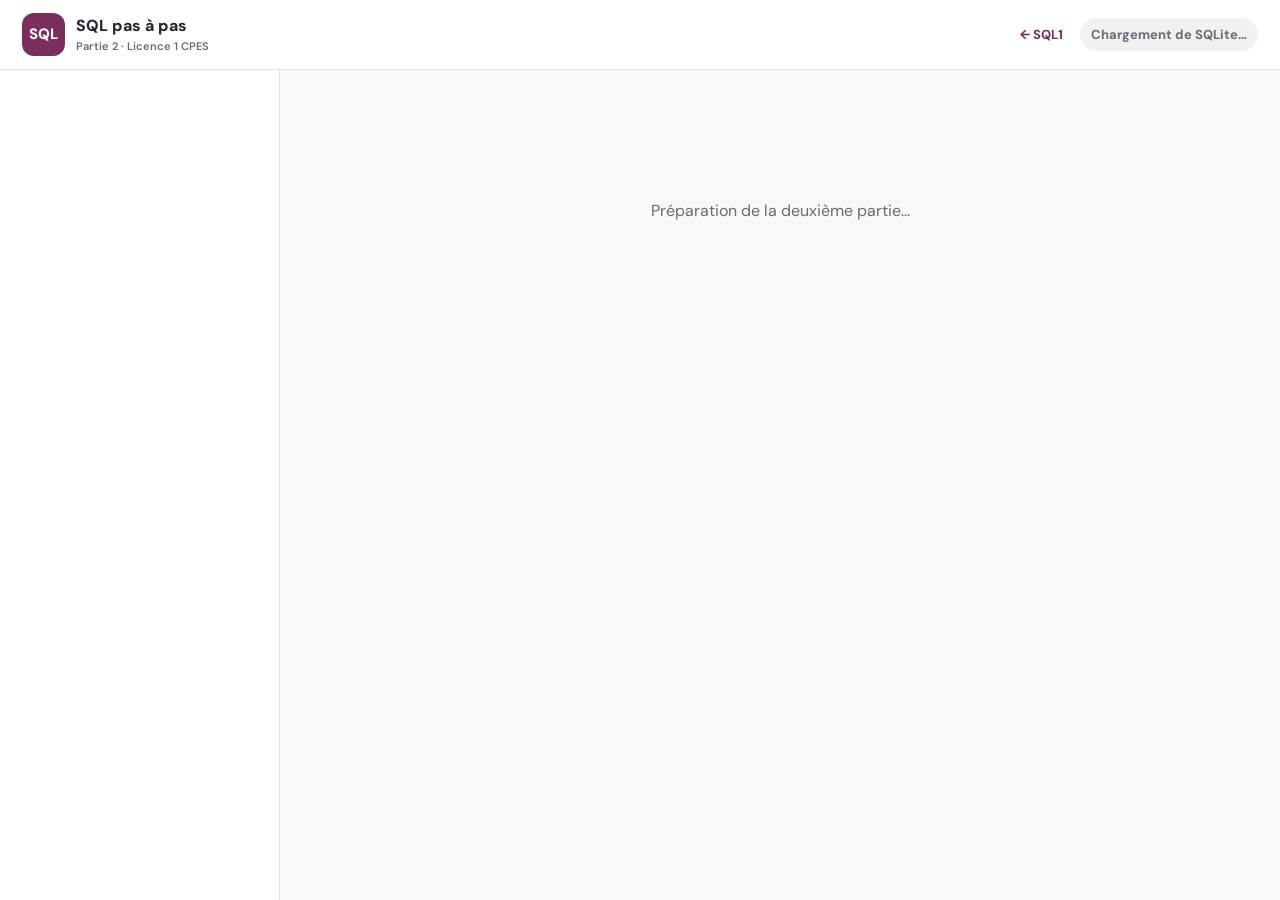
==== sql2/index.html @ 9bc415d9 "SQL2 : structure du cours L1 scientifique" ====
<!doctype html>
<html lang="fr">
<head>
  <meta charset="utf-8"><meta name="viewport" content="width=device-width, initial-scale=1">
  <meta name="description" content="SQL2 pour CPES L1 scientifique : jointures, clés, agrégations, création de tables, cours pas à pas et exercices autocorrigés.">
  <title>SQL2 — Les jointures et les bases relationnelles · CPES L1</title>
  <link rel="icon" href="../favicon.ico" onerror="this.remove()">
  <link rel="stylesheet" href="style.css">
</head>
<body>
<a class="skip" href="#contenu">Aller au contenu</a>
<header class="bar">
  <button id="menuToggle" class="menu-toggle" aria-label="Ouvrir le menu" aria-expanded="false">☰</button>
  <a class="brand" href="#accueil"><span class="brand-logo">SQL</span><span>SQL pas à pas<small>Partie 2 · Licence 1 CPES</small></span></a>
  <nav class="header-links" aria-label="Navigation rapide"><a href="../">← SQL1</a><span class="engine-status" id="engineStatus" role="status">Chargement de SQLite…</span></nav>
</header>
<div class="shell">
  <aside class="side" id="side" aria-label="Sommaire">
    <div id="sideContent"></div>
  </aside>
  <main class="main" id="contenu" tabindex="-1"><div class="loading">Préparation de la deuxième partie…</div></main>
</div>
<div id="overlay" class="overlay"></div>
<script src="../assets/vendor/sql-wasm.js"></script>
<script src="content.js"></script>
<script src="app.js"></script>
</body>
</html>
---- sql2/style.css ----
@import url('https://fonts.googleapis.com/css2?family=DM+Sans:wght@400;500;600;700;800&family=Manrope:wght@400;500;600;700;800&display=swap');
:root{--ink:#292431;--muted:#6d6873;--plum:#7a2e5c;--plum-deep:#592244;--plum-pale:#f9edf4;--white:#fff;--bg:#f9f8fb;--border:#e6e1e8;--green:#166c53;--green-pale:#eaf7ef;--amber:#93540b;--amber-pale:#fff5df;--blue:#285a8d;--blue-pale:#eaf3ff;--red:#a12c43;--red-pale:#fff0f1;--code:#21202c;--shadow:0 7px 28px rgba(48,28,53,.06)}
*{box-sizing:border-box}html{scroll-behavior:smooth}body{margin:0;font-family:"DM Sans",system-ui,-apple-system,sans-serif;background:var(--bg);color:var(--ink);line-height:1.62}a{color:var(--plum)}.skip{position:absolute;top:-100px;left:8px;z-index:1000;background:white;padding:12px}.skip:focus{top:8px}button,textarea,input,select{font:inherit}button{cursor:pointer}button:disabled{opacity:.55;cursor:not-allowed}:focus-visible{outline:3px solid #b45e8e;outline-offset:3px}
.bar{position:sticky;top:0;height:70px;z-index:50;background:#fff;border-bottom:1px solid var(--border);display:flex;align-items:center;gap:15px;padding:0 22px}.brand{display:flex;align-items:center;gap:11px;color:var(--ink);text-decoration:none;font-weight:800;font-size:16px;line-height:1.1}.brand small{display:block;font-size:11px;color:var(--muted);margin-top:6px;font-weight:600}.brand-logo{display:grid;place-items:center;background:var(--plum);color:#fff;font-size:15px;width:43px;height:43px;border-radius:12px}.header-links{margin-left:auto;display:flex;align-items:center;gap:17px;font-size:13px;font-weight:700}.header-links a{text-decoration:none}.engine-status{border-radius:20px;padding:6px 11px;background:#f3f0f4;color:var(--muted)}.engine-status.ready{color:var(--green);background:var(--green-pale)}.engine-status.bad{color:var(--red);background:var(--red-pale)}
.shell{display:grid;grid-template-columns:280px minmax(0,1fr);max-width:1500px;margin:0 auto;min-height:calc(100vh - 70px)}.side{background:#fff;border-right:1px solid var(--border);height:calc(100vh - 70px);position:sticky;top:70px;overflow:auto;padding:24px 16px 40px}.side h4{font-size:10px;letter-spacing:.13em;color:#99909b;text-transform:uppercase;margin:22px 12px 7px}.side a{display:flex;align-items:start;gap:10px;padding:10px 12px;text-decoration:none;color:#55505b;font-size:13px;font-weight:600;border-radius:10px}.side a span.num{flex:0 0 auto;width:24px;height:24px;background:#f6edf3;border-radius:7px;color:var(--plum);display:grid;place-items:center;font-size:12px;font-weight:800}.side a:hover,.side a.active{background:var(--plum-pale);color:var(--plum)}.side a.active{font-weight:800}.side .done{margin-left:auto;color:var(--green)}.side small{display:block;color:var(--muted);font-size:11px}.main{max-width:1040px;width:100%;margin:0 auto;padding:38px 45px 80px}.menu-toggle{display:none;border:0;background:transparent;font-size:25px;color:var(--plum)}
h1,h2,h3{font-family:Manrope,"DM Sans",sans-serif;line-height:1.25;letter-spacing:-.025em}h1{font-size:clamp(27px,3vw,41px);margin:11px 0 15px}h2{font-size:25px;margin:30px 0 13px}h3{font-size:19px;margin:22px 0 10px}.lead{font-size:17px;color:#595361;line-height:1.75}.kicker{text-transform:uppercase;letter-spacing:.13em;color:var(--plum);font-size:11px;font-weight:800}.hero{background:linear-gradient(127deg,#612249,#923b6b);color:white;border-radius:22px;padding:33px 35px;margin-bottom:30px;overflow:hidden;position:relative}.hero:after{content:'JOIN';position:absolute;right:-20px;bottom:-105px;font-size:185px;opacity:.07;font-weight:900;letter-spacing:-.07em}.hero h1{color:#fff;margin:10px 0}.hero p{max-width:650px;color:#f7d9e8}.hero .kicker{color:#ffd8ec}.hero a{position:relative;z-index:1}
.panel,.lesson-box,.exercise,.exam-card,.module-card,.schema{background:#fff;border:1px solid var(--border);border-radius:15px;box-shadow:var(--shadow)}.panel{padding:22px;margin:18px 0}.lesson-box{padding:26px 29px;margin:24px 0}.lesson-box h2:first-child{margin-top:0}.lesson-box p{line-height:1.8}.lesson-box ul,.lesson-box ol{padding-left:25px}.lesson-box li{margin:7px 0}.module-grid{display:grid;grid-template-columns:repeat(2,minmax(0,1fr));gap:14px}.module-card{padding:21px;display:block;text-decoration:none;color:inherit;transition:transform .15s,border .15s}.module-card:hover{transform:translateY(-3px);border-color:#b5819d}.module-card .ico{font-size:25px}.module-card h3{margin:8px 0 6px}.module-card p{font-size:14px;color:var(--muted);margin:0 0 13px}.module-card .meta{font-size:12px;color:var(--plum);font-weight:700}
.stats{display:grid;grid-template-columns:repeat(3,1fr);gap:12px}.stat{background:#fff;border:1px solid var(--border);border-radius:12px;padding:16px}.stat b{font-size:26px;display:block;color:var(--plum);line-height:1.2}.stat span{font-size:12px;color:var(--muted)}
.note{border-left:4px solid var(--blue);padding:13px 17px;margin:19px 0;background:var(--blue-pale);border-radius:0 11px 11px 0;font-size:14px}.note.warn{border-color:#d6a144;background:var(--amber-pale)}.note.ok{border-color:var(--green);background:var(--green-pale)}.note strong{display:block;margin-bottom:4px}.schema{padding:18px;margin:17px 0;overflow-x:auto}.schema-title{font-size:12px;color:var(--muted);font-weight:800;text-transform:uppercase;letter-spacing:.09em;margin-bottom:10px}.schema-tables{display:flex;flex-wrap:wrap;gap:12px;align-items:stretch}.schema-table{min-width:180px;flex:1;border:1px solid #dcc9d4;border-radius:10px;overflow:hidden}.schema-table b{display:block;background:var(--plum-pale);padding:10px 12px;color:var(--plum);font-size:13px}.schema-table ul{list-style:none;margin:0;padding:8px 12px}.schema-table li{font-family:monospace;font-size:12px;padding:4px 0;border-bottom:1px solid #f1edf1}.schema-table li:last-child{border:0}.key{color:var(--plum);font-weight:800}.fk{color:var(--blue);font-weight:800}
.code{background:var(--code);border-radius:11px;padding:15px 17px;color:#e6e4ee;font-size:13px;overflow-x:auto;line-height:1.65;white-space:pre-wrap;overflow-wrap:anywhere;tab-size:2}.code .kw{color:#f0b5d6;font-weight:700}.code .str{color:#b7e4aa}.code .num{color:#f9d889}.code .comment{color:#a6a2b8}code{background:#f5eff4;color:#79345b;border-radius:4px;padding:2px 5px;font-size:.92em}pre code{background:transparent;color:inherit;padding:0}.table-wrap{overflow-x:auto;margin:15px 0}.data-table{width:100%;border-collapse:collapse;font-size:13px;min-width:380px}.data-table th{background:#f4eef3;color:#713757;text-align:left;font-size:12px;white-space:nowrap}.data-table td,.data-table th{padding:9px 11px;border:1px solid #e8e0e8}.data-table tr:nth-child(even) td{background:#fcf9fb}.data-table td.null{color:#9b8295;font-style:italic}
.btn,.smallbtn{background:var(--plum);border:1px solid var(--plum);color:#fff;border-radius:9px;padding:10px 14px;font-size:13px;font-weight:800;display:inline-flex;align-items:center;justify-content:center;gap:6px;text-decoration:none}.btn:hover,.smallbtn:hover{background:var(--plum-deep)}.btn.outline,.smallbtn.outline{background:#fff;color:var(--plum)}.btn.light{background:#fff;border-color:#fff;color:var(--plum)}.btn.ghost{background:transparent;color:var(--plum);border-color:#d3b7c7}.btn-row{display:flex;flex-wrap:wrap;gap:9px;margin:15px 0}.smallbtn{font-size:12px;padding:7px 10px}.chip{background:#f6eef3;color:var(--plum);font-size:11px;font-weight:800;padding:4px 9px;border-radius:20px;display:inline-block;margin-right:6px}
.module-top{display:flex;flex-wrap:wrap;align-items:center;gap:8px;margin:8px 0 18px}.section-tabs{display:flex;gap:8px;flex-wrap:wrap;margin:20px 0}.section-tabs a{display:inline-flex;text-decoration:none;border:1px solid var(--border);background:#fff;border-radius:8px;padding:7px 12px;font-weight:700;font-size:13px}.section-tabs a:hover{border-color:var(--plum)}.exercise{padding:20px 22px;margin:16px 0;scroll-margin-top:90px}.exercise .top{display:flex;flex-wrap:wrap;gap:9px;align-items:center;margin-bottom:12px}.exercise .top b{font-size:12px;color:var(--plum)}.exercise .difficulty{font-size:11px;color:var(--muted)}.exercise h3{font-size:16px;margin:8px 0}.exercise p{margin:8px 0 13px}.exercise textarea{width:100%;min-height:118px;padding:13px;background:var(--code);border:2px solid #444054;color:#f4e9f1;resize:vertical;border-radius:10px;font:13px/1.5 "Consolas",monospace;tab-size:2}.exercise textarea:focus{border-color:#be86a4;outline:none}.exercise input[type=text]{width:100%;border:1px solid #bdb0be;border-radius:8px;padding:10px}.exercise label.option{display:flex;align-items:start;gap:11px;padding:9px 11px;border:1px solid var(--border);border-radius:8px;margin:8px 0;cursor:pointer;font-size:14px}.exercise label.option:hover{border-color:#be91ab;background:#fffafc}.exercise label.option input{accent-color:var(--plum);margin-top:5px}.feedback{padding:13px 16px;margin-top:14px;border-radius:9px;border:1px solid #cddfec;background:var(--blue-pale);font-size:14px}.feedback.success{background:var(--green-pale);border-color:#b6e3c5;color:#174d3d}.feedback.fail{background:var(--red-pale);border-color:#efc6cf;color:#792d3f}.feedback.warn{background:var(--amber-pale);border-color:#f1dab0;color:#7b521f}.answer{margin-top:15px;border:1px dashed #c4a7bc;border-radius:10px;background:#fff9fc;padding:15px}.answer[hidden],.feedback[hidden],.result[hidden]{display:none}.answer h4{margin:0 0 9px;color:var(--plum)}.tip{font-size:13px;color:#6f5e6a}.progressbar{height:9px;background:#f1e8ee;border-radius:30px;overflow:hidden}.progressbar div{height:100%;background:var(--green);transition:width .25s}.progresslabel{display:flex;justify-content:space-between;align-items:center;font-size:13px;color:var(--muted);margin:8px 0}.result{padding:14px;background:#f6f3f7;border:1px solid var(--border);border-radius:9px;margin:11px 0;overflow-x:auto}.result h4{margin:0 0 9px;font-size:13px}.pager{display:flex;justify-content:space-between;gap:9px;margin:30px 0}.pager a{padding:12px 16px;background:#fff;border:1px solid var(--border);border-radius:11px;text-decoration:none;font-weight:800;font-size:13px}.footer{font-size:12px;color:var(--muted);margin:30px 0 0;padding-top:22px;border-top:1px solid var(--border)}.timeline{padding-left:22px}.timeline li{padding:7px 0}.loading{text-align:center;padding:90px 10px;color:var(--muted)}.exam-banner{background:#f5ecf2;border:1px solid #ebd4e1;border-radius:11px;padding:16px;margin:15px 0}.exam-timer{font-variant-numeric:tabular-nums;font-weight:800;font-size:19px;color:var(--plum)}details{margin:15px 0}details summary{color:var(--plum);font-weight:800;cursor:pointer}.hidden{display:none!important}
@media(max-width:900px){.shell{display:block}.side{position:fixed;top:70px;bottom:0;left:0;width:min(300px,87vw);height:auto;z-index:60;transform:translateX(-102%);transition:transform .18s}.side.open{transform:none}.overlay.show{position:fixed;inset:70px 0 0;background:#0006;z-index:55}.menu-toggle{display:block}.main{padding:25px 18px 60px}.header-links{gap:7px}.engine-status{display:none}.hero{padding:25px 22px}.module-grid{grid-template-columns:1fr}.stats{gap:7px}.stat{padding:11px}.stat b{font-size:20px}}@media(max-width:550px){.header-links a{font-size:11px}.bar{padding:0 10px;gap:8px}.brand{font-size:13px}.brand-logo{width:35px;height:35px;font-size:12px}.brand small{font-size:10px}.lesson-box{padding:18px 16px}.exercise{padding:16px 13px}.schema-table{min-width:130px}.hero:after{display:none}.data-table{min-width:310px}h2{font-size:21px}}@media print{.bar,.side,.overlay,.btn-row,.exercise textarea,.exercise .btn,.exercise .smallbtn,.section-tabs,.pager{display:none!important}.shell{display:block}.main{max-width:none;padding:0}.lesson-box,.exercise{break-inside:avoid;box-shadow:none}.hero{background:#fff;color:#000;border:1px solid #bbb}.hero h1,.hero p{color:#000}body{background:#fff}}
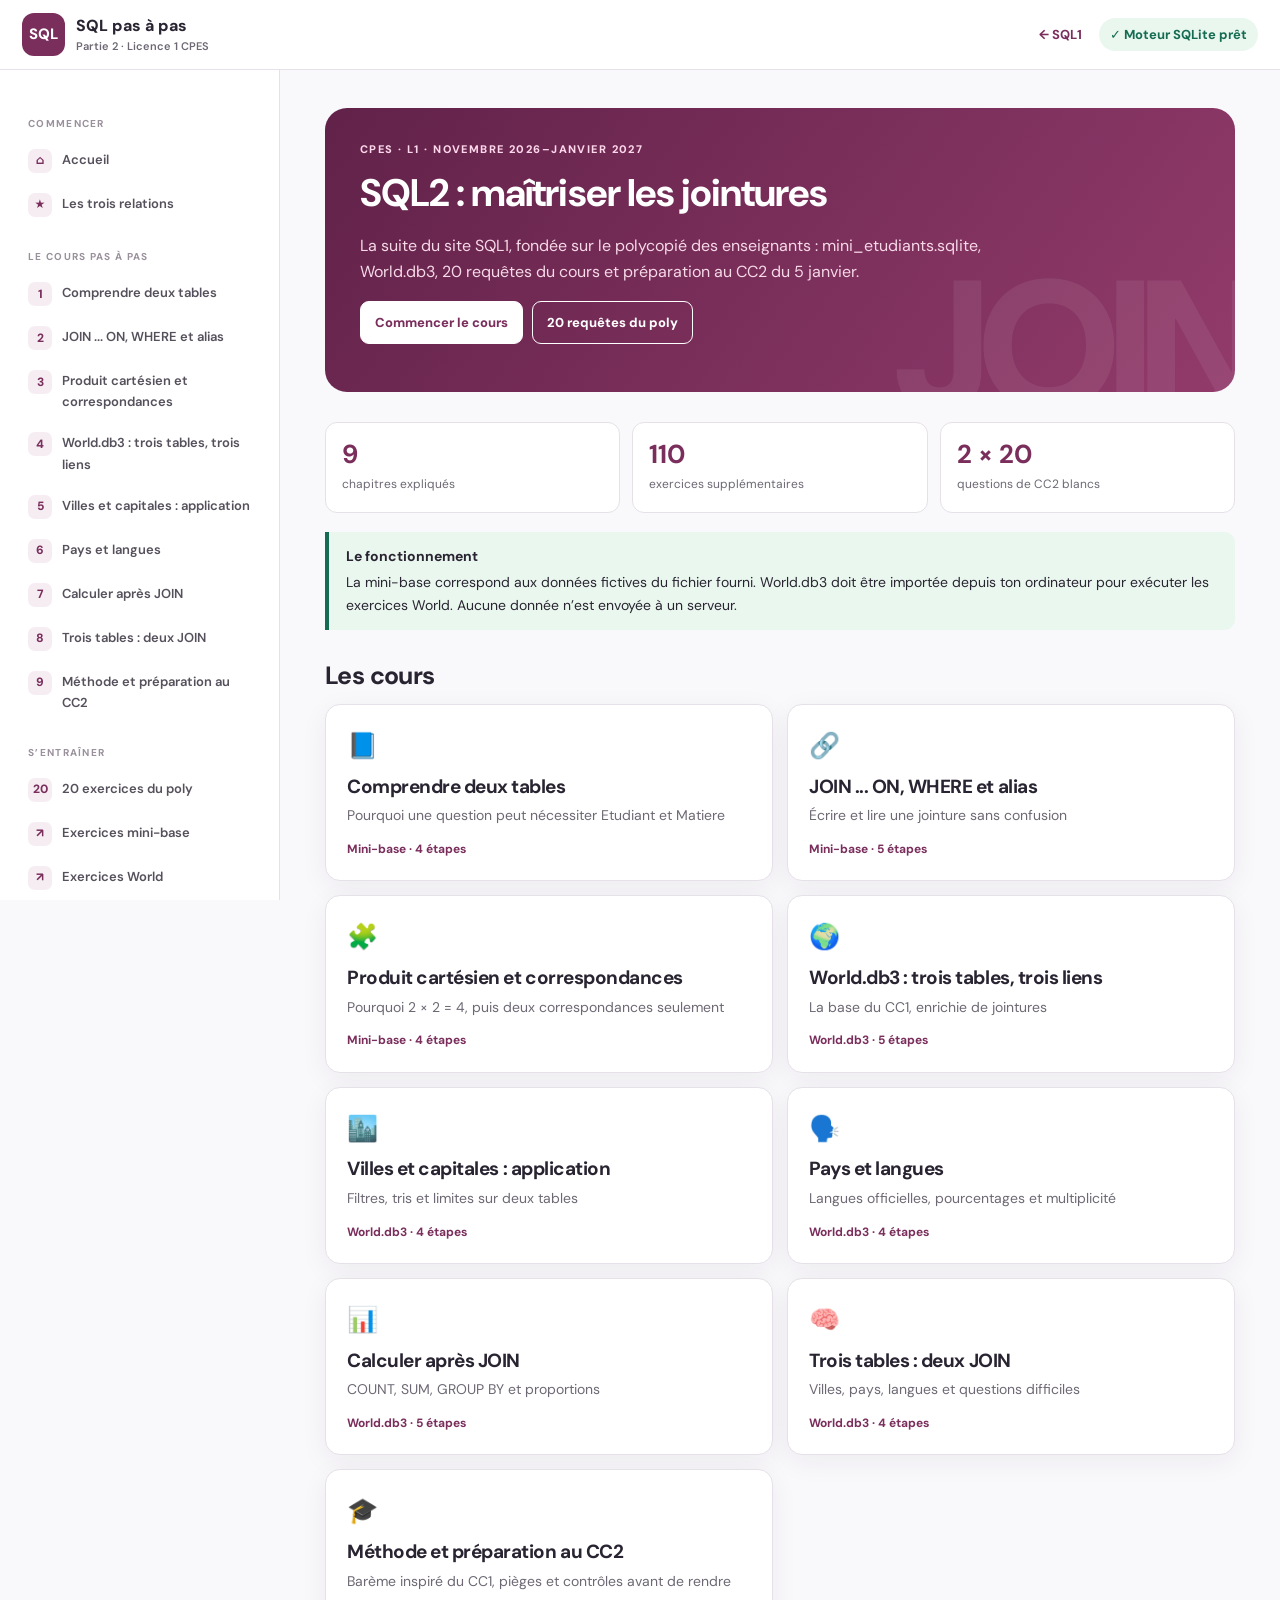
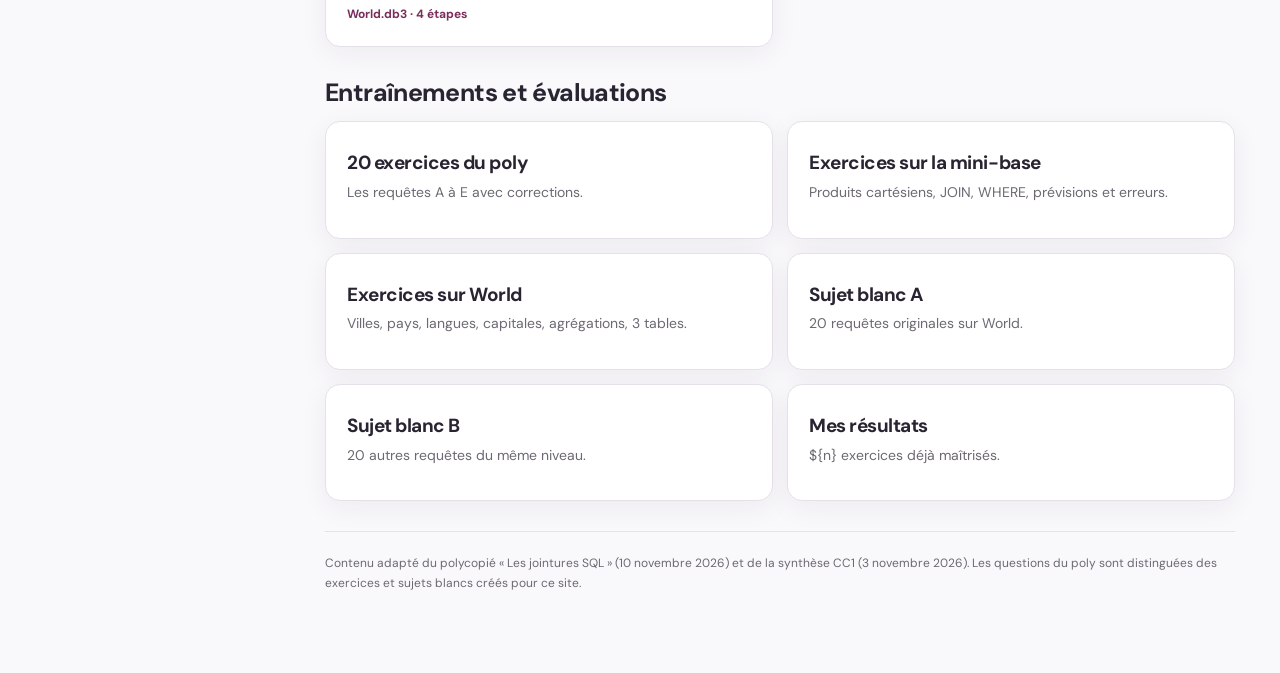
==== commit 21c16907: "SQL2 : activer nouvelle version basée sur le poly officiel et CC2" ====
--- a/sql2/index.html
+++ b/sql2/index.html
@@ -22,7 +22,10 @@
 </div>
 <div id="overlay" class="overlay"></div>
 <script src="../assets/vendor/sql-wasm.js"></script>
-<script src="content.js"></script>
-<script src="app.js"></script>
+<script src="lessons-v2.js"></script>
+<script src="poly-v2.js"></script>
+<script src="practice-v2.js"></script>
+<script src="exams-v2.js"></script>
+<script src="app-v2.js"></script>
 </body>
 </html>
